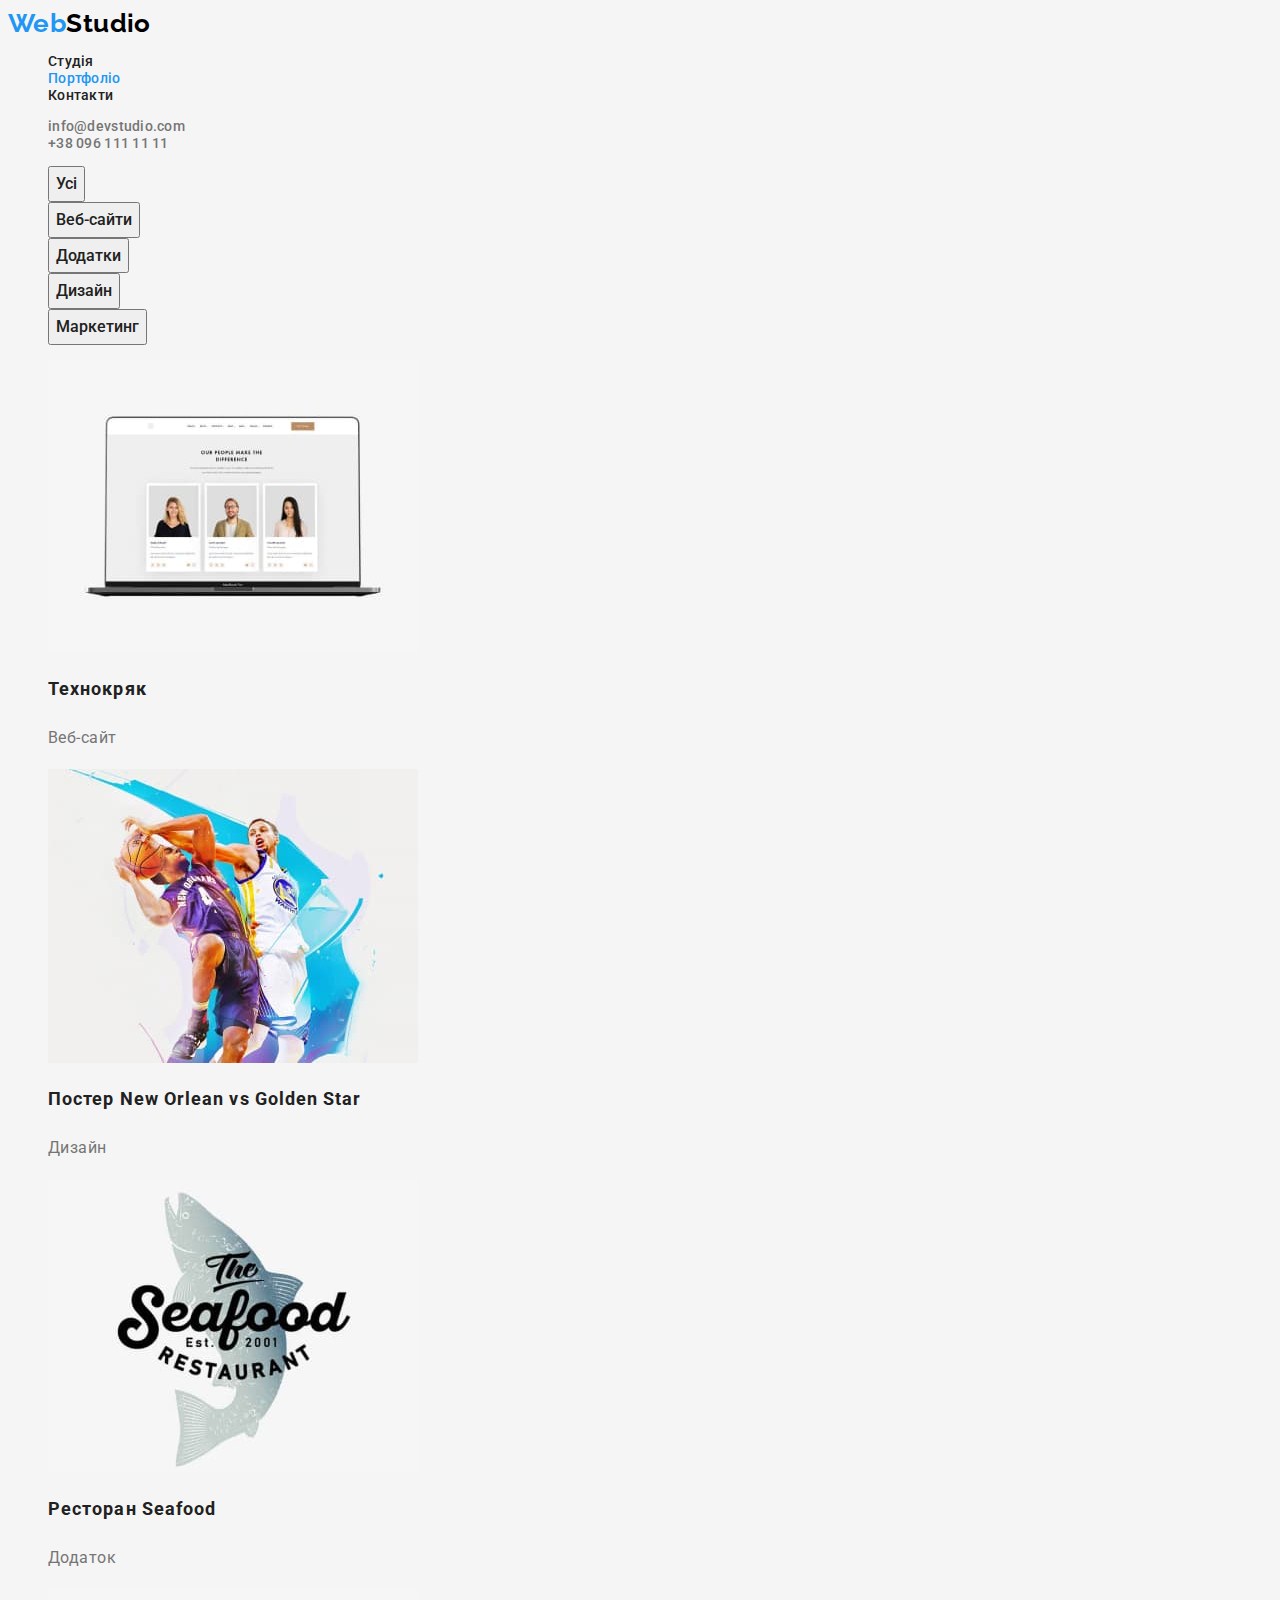
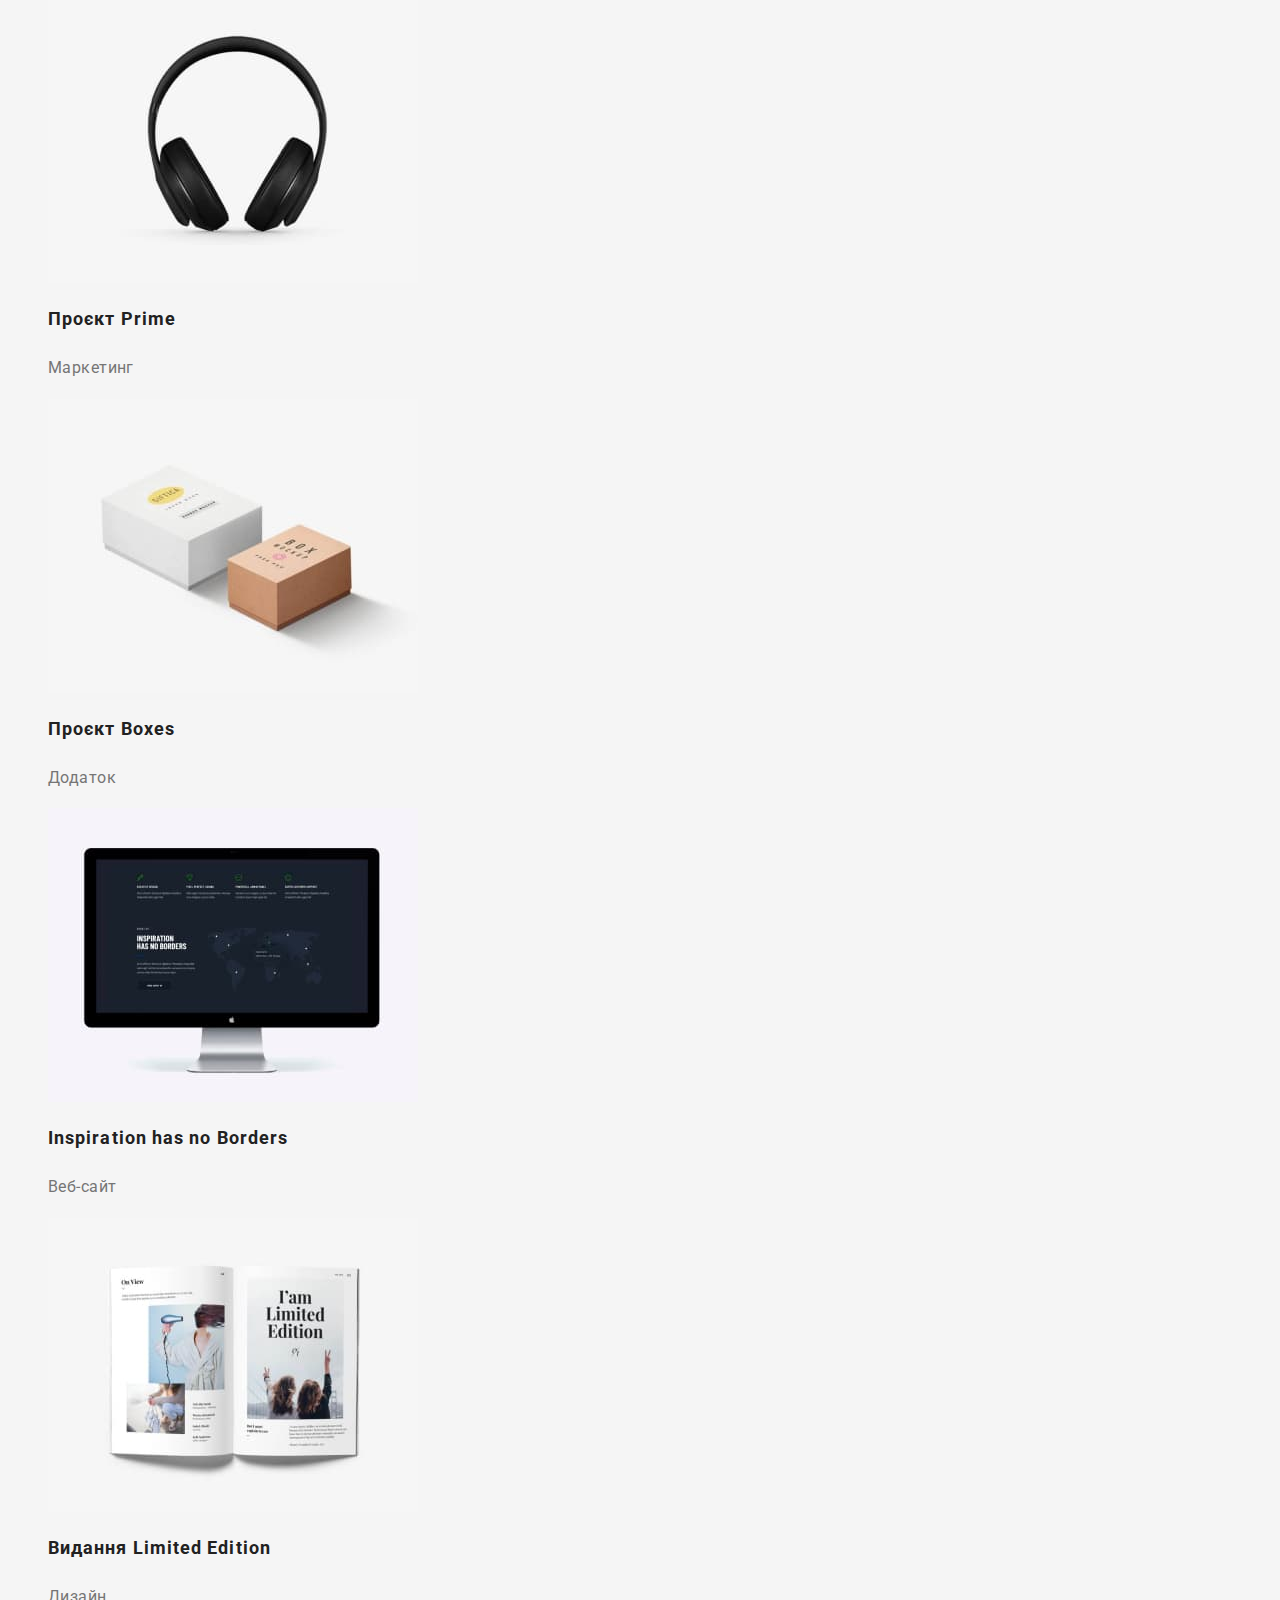
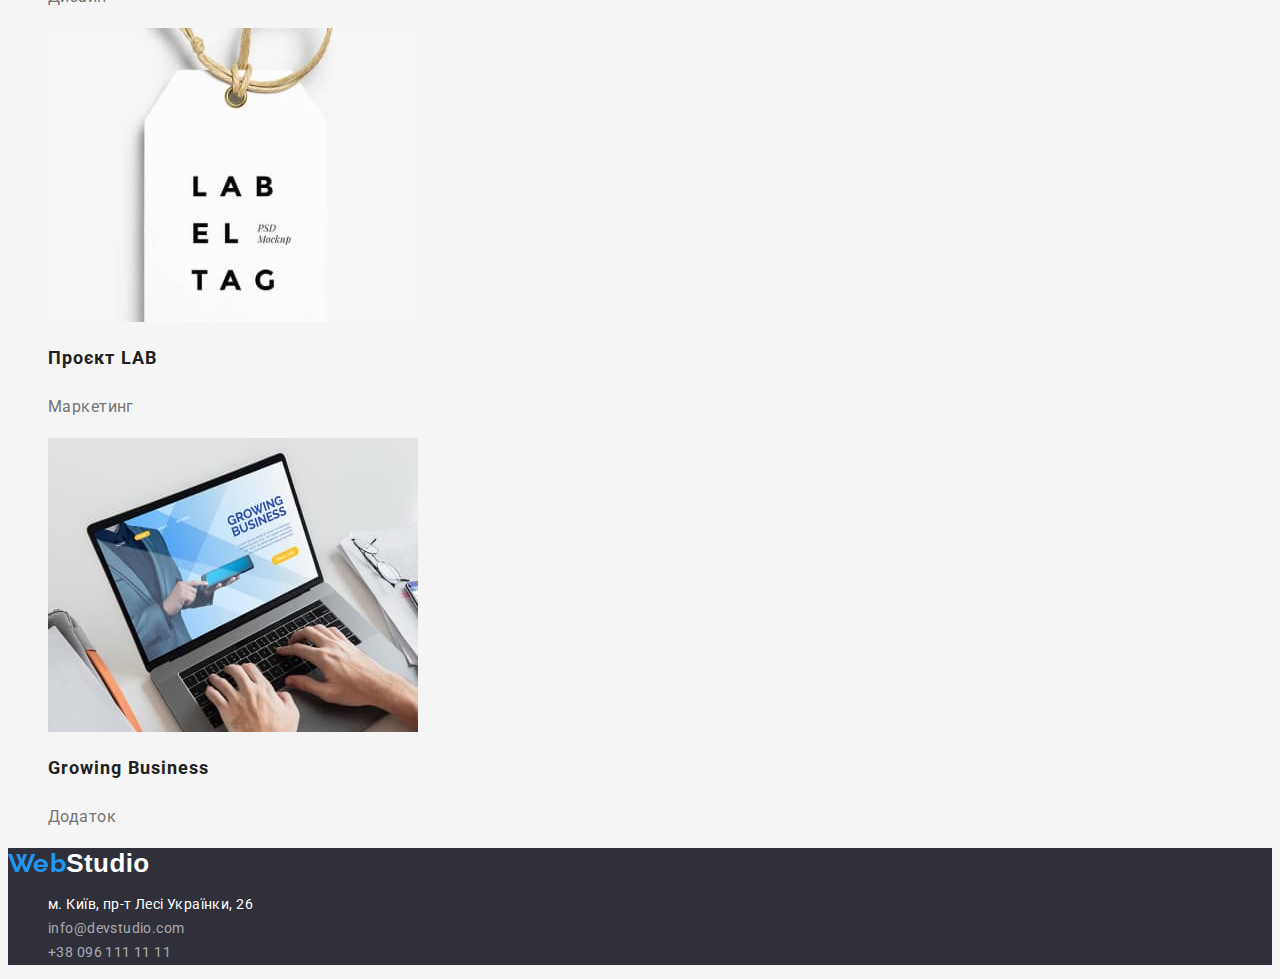
==== portfolio.html @ 68e1a67e "Initial commit" ====
<!DOCTYPE html>
<html lang="uk">
  <head>
    <meta charset="UTF-8" />
    <meta http-equiv="X-UA-Compatible" content="IE=edge" />
    <meta name="viewport" content="width=device-width, initial-scale=1.0" />
    <title>Portfolio</title>
    <link
      href="https://fonts.googleapis.com/css2?family=Raleway:wght@700&family=Roboto:wght@400;500;700;900&display=swap"
      rel="stylesheet"
    />
    <link rel="stylesheet" href="./css/style.css" />
  </head>
  <body>
    <!---шапка сайта-->
    <header class="header">
      <nav>
        <a href="index.html" class="logo"> <span class="logo-web">Web</span>Studio</a>
        <ul class="site-nav list">
          <li><a href="./index.html" class="link">Студія</a></li>
          <li><a href="./portfolio.html" class="link current">Портфоліо</a></li>
          <li><a href="" class="link">Контакти</a></li>
        </ul>
      </nav>
      <ul class="contact-nav list">
        <li><a href="mailto:info@devstudio.com" class="link">info@devstudio.com</a></li>
        <li><a href="tel:+380961111111" class="link">+38 096 111 11 11</a></li>
      </ul>
    </header>
    <main>
      <section class="portfolio">
        <h1 class="visually-hidden">Портфоліо</h1>
        <ul class="portfolio-btn list">
          <li><button type="button" class="portfolio-item-btn">Усі</button></li>
          <li><button type="button" class="portfolio-item-btn">Веб-сайти</button></li>
          <li><button type="button" class="portfolio-item-btn">Додатки</button></li>
          <li><button type="button" class="portfolio-item-btn">Дизайн</button></li>
          <li><button type="button" class="portfolio-item-btn">Маркетинг</button></li>
        </ul>
        <ul class="portfolio list">
          <li>
            <a href=""
              ><img src="./images/portfolio/img1p.jpg" width="370" height="294" alt="ноутбук"
            /></a>
            <h2 class="portfolio-title">Технокряк</h2>
            <p class="portfolio-description">Веб-сайт</p>
          </li>
          <li>
            <a href=""
              ><img src="./images/portfolio/img2p.jpg" width="370" height="294" alt="постер"
            /></a>
            <h2 class="portfolio-title">
              Постер <span lang="en" class="portfolio-title">New Orlean vs Golden Star</span>
            </h2>
            <p class="portfolio-description">Дизайн</p>
          </li>
          <li>
            <a href=""
              ><img src="./images/portfolio/img3p.jpg" width="370" height="294" alt="етикетка"
            /></a>
            <h2 class="portfolio-title">
              Ресторан <span lang="en" class="portfolio-title">Seafood</span>
            </h2>
            <p class="portfolio-description">Додаток</p>
          </li>
          <li>
            <a href=""
              ><img src="./images/portfolio/img4p.jpg" width="370" height="294" alt="навушники"
            /></a>
            <h2 class="portfolio-title">
              Проєкт <span lang="en" class="portfolio-title">Prime</span>
            </h2>
            <p class="portfolio-description">Маркетинг</p>
          </li>
          <li>
            <a href=""
              ><img src="./images/portfolio/img5p.jpg" width="370" height="294" alt="дві коробки"
            /></a>
            <h2 class="portfolio-title">
              Проєкт <span lang="en" class="portfolio-title">Boxes</span>
            </h2>
            <p class="portfolio-description">Додаток</p>
          </li>
          <li>
            <a href=""
              ><img src="./images/portfolio/img6p.jpg" width="370" height="294" alt="комп'ютер"
            /></a>
            <h2 lang="en" class="portfolio-title">Inspiration has no Borders</h2>
            <p class="portfolio-description">Веб-сайт</p>
          </li>
          <li>
            <a href=""
              ><img src="./images/portfolio/img7p.jpg" width="370" height="294" alt="книга"
            /></a>
            <h2 class="portfolio-title">
              Видання <span lang="en" class="portfolio-title">Limited Edition</span>
            </h2>
            <p class="portfolio-description">Дизайн</p>
          </li>
          <li>
            <a href=""
              ><img src="./images/portfolio/img8p.jpg" width="370" height="294" alt="етикетка"
            /></a>
            <h2 class="portfolio-title">
              Проєкт <span lang="en" class="portfolio-title">LAB</span>
            </h2>
            <p class="portfolio-description">Маркетинг</p>
          </li>
          <li>
            <a href=""
              ><img src="./images/portfolio/img9p.jpg" width="370" height="294" alt="ноутбук"
            /></a>
            <h2 lang="en" class="portfolio-title">Growing Business</h2>
            <p class="portfolio-description">Додаток</p>
          </li>
        </ul>
      </section>
    </main>
    <!--футер-->
    <footer class="footer">
      <a href="" class="footer-logo"><span class="logo-web">Web</span>Studio</a>
      <address>
        <ul class="footer list">
          <li>
            <a href="https://goo.gl/maps/73LqYvUuy7JzghUMA" class="link-address"
              >м. Київ, пр-т Лесі Українки, 26</a
            >
          </li>
          <li><a href="mailto:info@devstudio.com" class="link">info@devstudio.com</a></li>
          <li><a href="tel:+380961111111" class="link">+38 096 111 11 11</a></li>
        </ul>
      </address>
    </footer>
  </body>
</html>
---- css/style.css ----
:root {
  --primary-text-color: #212121;
  --secondary-text-color: #757575;
  --accent-color: #2196f3;
  --black-text-color: #000000;
  --white-text-color: #ffffff;
  --footer-text-color-tel-mail: rgba(255, 255, 255, 0.6);
  --primary-background-color: #f5f5f5;
  --footer-hero-background-color: #2f303a;
  --team-background-color: #f5f4fa;
  --team-list-background-color: #ffffff;
  --hover-hero-button: #188ce8;
}

body {
  background-color: var(--primary-background-color);
  color: var(--primary-text-color);
  font-family: 'Roboto', sans-serif;
  font-size: 14px;
  letter-spacing: 0.03em;
}
/* header */
.list {
  list-style: none;
}
.visually-hidden {
  position: absolute;
  white-space: nowrap;
  width: 1px;
  height: 1px;
  overflow: hidden;
  border: 0;
  padding: 0;
  clip: rect(0 0 0 0);
  clip-path: inset(50%);
  margin: -1px;
}
.logo {
  color: var(--black-text-color);
  font-family: 'Raleway', sans-serif;
  font-weight: 700;
  font-size: 26px;
  line-height: 1.19;
  text-decoration: none;
}
.logo:hover,
.logo:focus {
  color: var(--accent-color);
}
.logo-web {
  color: var(--accent-color);
  font-family: 'Raleway', sans-serif;
  font-weight: 700;
  font-size: 26px;
  line-height: 1.19;
  text-decoration: none;
}
/* index.html */
/* site nav */
.site-nav .link {
  color: var(--primary-text-color);
  font-weight: 500;
  line-height: 1.14;
  letter-spacing: 0.02em;
  text-decoration: none;
}
.site-nav .link:hover,
.site-nav .link:focus {
  color: var(--accent-color);
}
.site-nav .link.current {
  color: var(--accent-color);
}
.contact-nav .link {
  color: var(--secondary-text-color);
  font-weight: 500;
  line-height: 1.14;
  letter-spacing: 0.02em;
  text-decoration: none;
}
.contact-nav .link:hover,
.contact-nav .link:focus {
  color: var(--accent-color);
}
/* section hero */
.hero {
  background-color: var(--footer-hero-background-color);
}
.hero-title {
  color: var(--white-text-color);
  font-weight: 900;
  font-size: 44px;
  line-height: 1.36;
  text-align: center;
  letter-spacing: 0.06em;
  text-transform: uppercase;
}
.hero-btn {
  background-color: var(--accent-color);
  color: var(--white-text-color);
  font-family: inherit;
  font-weight: 700;
  font-size: 16px;
  line-height: 1.87;
  display: flex;
  align-items: center;
  text-align: center;
  letter-spacing: 0.06em;
  cursor: pointer;
}
.hero-btn:hover,
.hero-btn:focus {
  background-color: var(--hover-hero-button);
  color: var(--white-text-color);
}
.hero-btn:active {
  background-color: var(--hover-hero-button);
  color: var(--white-text-color);
}
/* section features */
.features-title {
  font-size: 14px;
  line-height: 1.14;
}
.features-description {
  color: var(--secondary-text-color);
  line-height: 1.71;
}
/* section services */
.title {
  font-size: 36px;
  line-height: 1.16;
  text-align: center;
}
/* section team */
.team {
  background-color: var(--team-background-color);
}
.team-list-item {
  background-color: var(--team-list-background-color);
}
.team-title {
  font-weight: 500;
  font-size: 16px;
  line-height: 1.18;
}
.team-description {
  color: var(--secondary-text-color);
  font-size: 16px;
  line-height: 1.18;
}
/* footer */
.footer {
  background-color: var(--footer-hero-background-color);
}
.footer-logo {
  color: var(--white-text-color);
  font-family: Ralewey, sans-serif;
  font-weight: 700;
  font-size: 26px;
  line-height: 1.19;
  text-decoration: none;
}
.footer-logo:hover,
.footer-logo:focus {
  color: var(--accent-color);
}
.link-address {
  color: var(--white-text-color);
  font-style: normal;
  line-height: 1.71;
  text-decoration: none;
}
.link-address:hover,
.link-address:focus {
  color: var(--accent-color);
}
.footer .link {
  color: var(--footer-text-color-tel-mail);
  font-style: normal;
  line-height: 1.71;
  text-decoration: none;
}
.footer .link:hover,
.footer .link:focus {
  color: var(--accent-color);
}
/* portfolio */
.portfolio-item-btn {
  color: var(--title-text-color);
  font-family: inherit;
  font-weight: 500;
  font-size: 16px;
  line-height: 1.87;
  text-align: center;
  cursor: pointer;
}
.portfolio-item-btn:hover,
.portfolio-item-btn:focus {
  color: var(--white-text-color);
  background-color: var(--accent-color);
}
.portfolio-item-btn:active {
  color: var(--white-text-color);
  background-color: var(--accent-color);
}
.portfolio-title {
  font-size: 18px;
  line-height: 2;
  letter-spacing: 0.06em;
}
.portfolio-description {
  color: var(--secondary-text-color);
  font-size: 16px;
  line-height: 1.87;
}
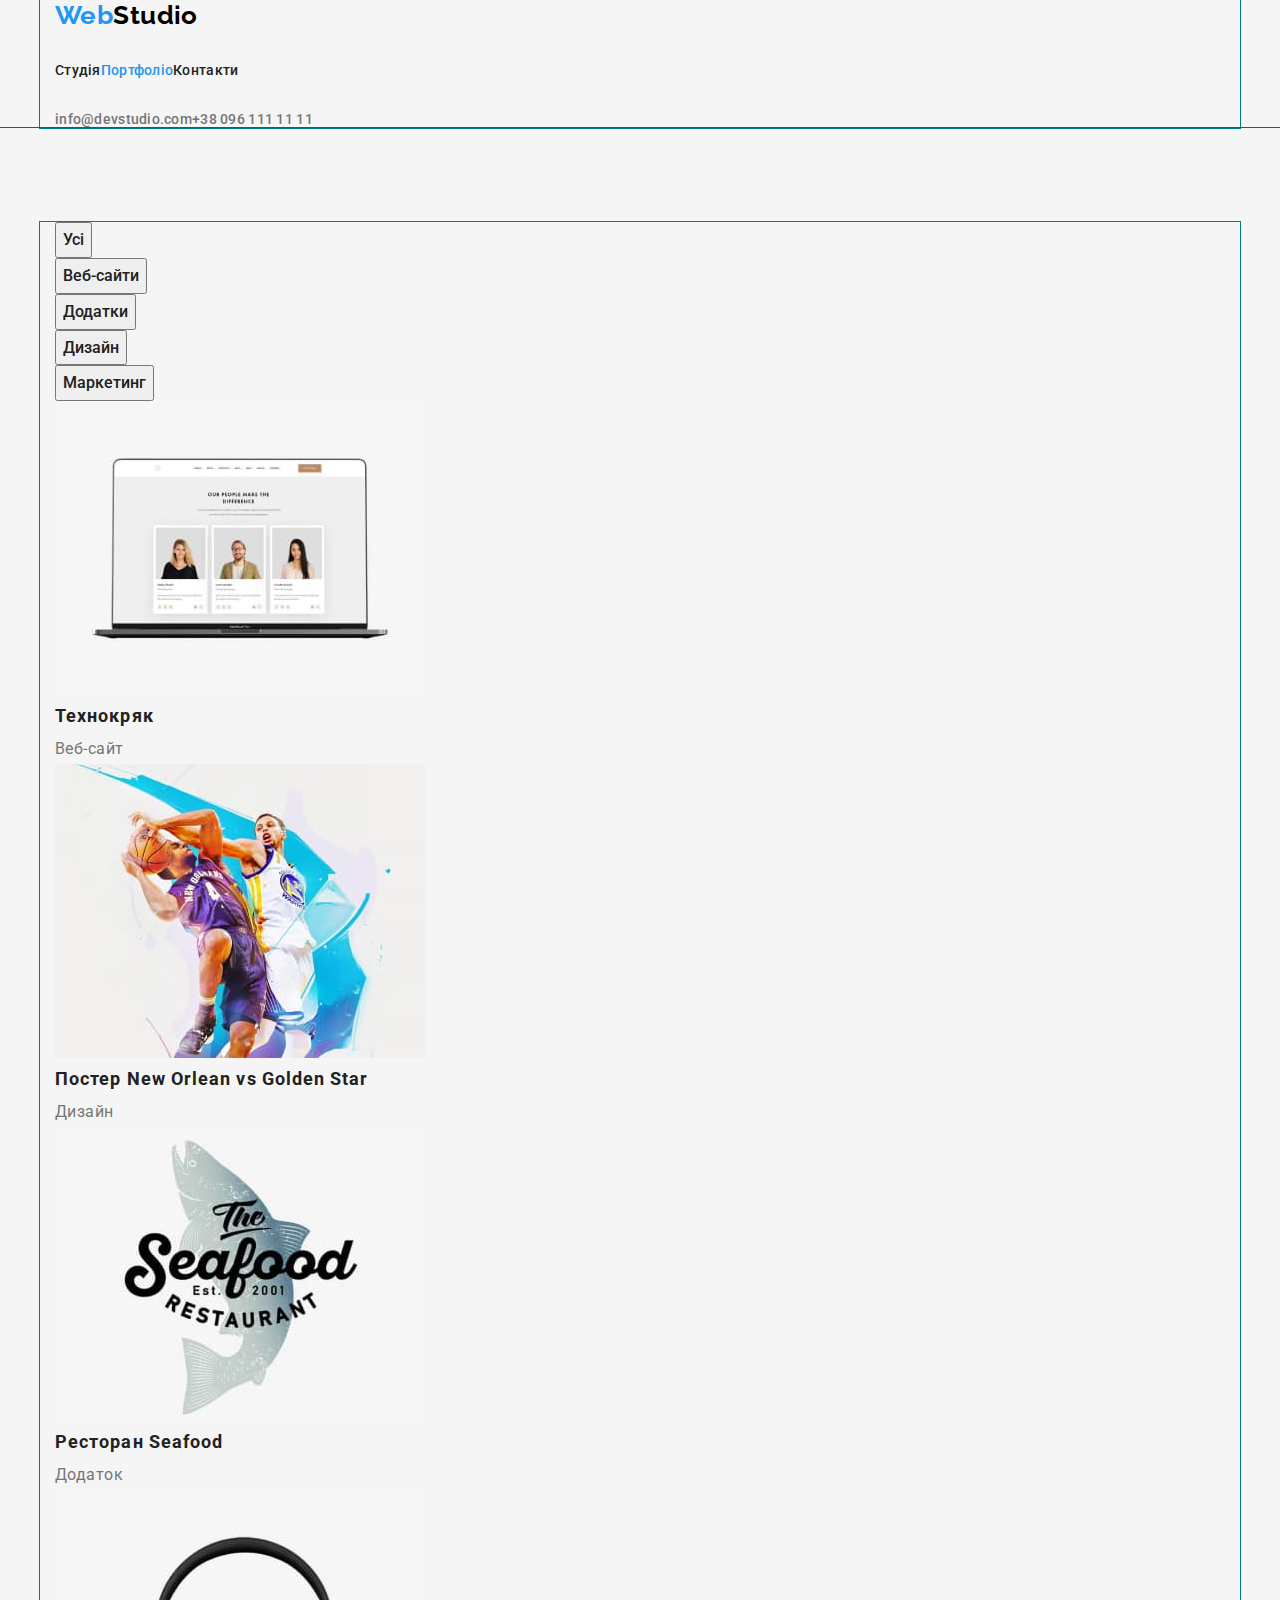
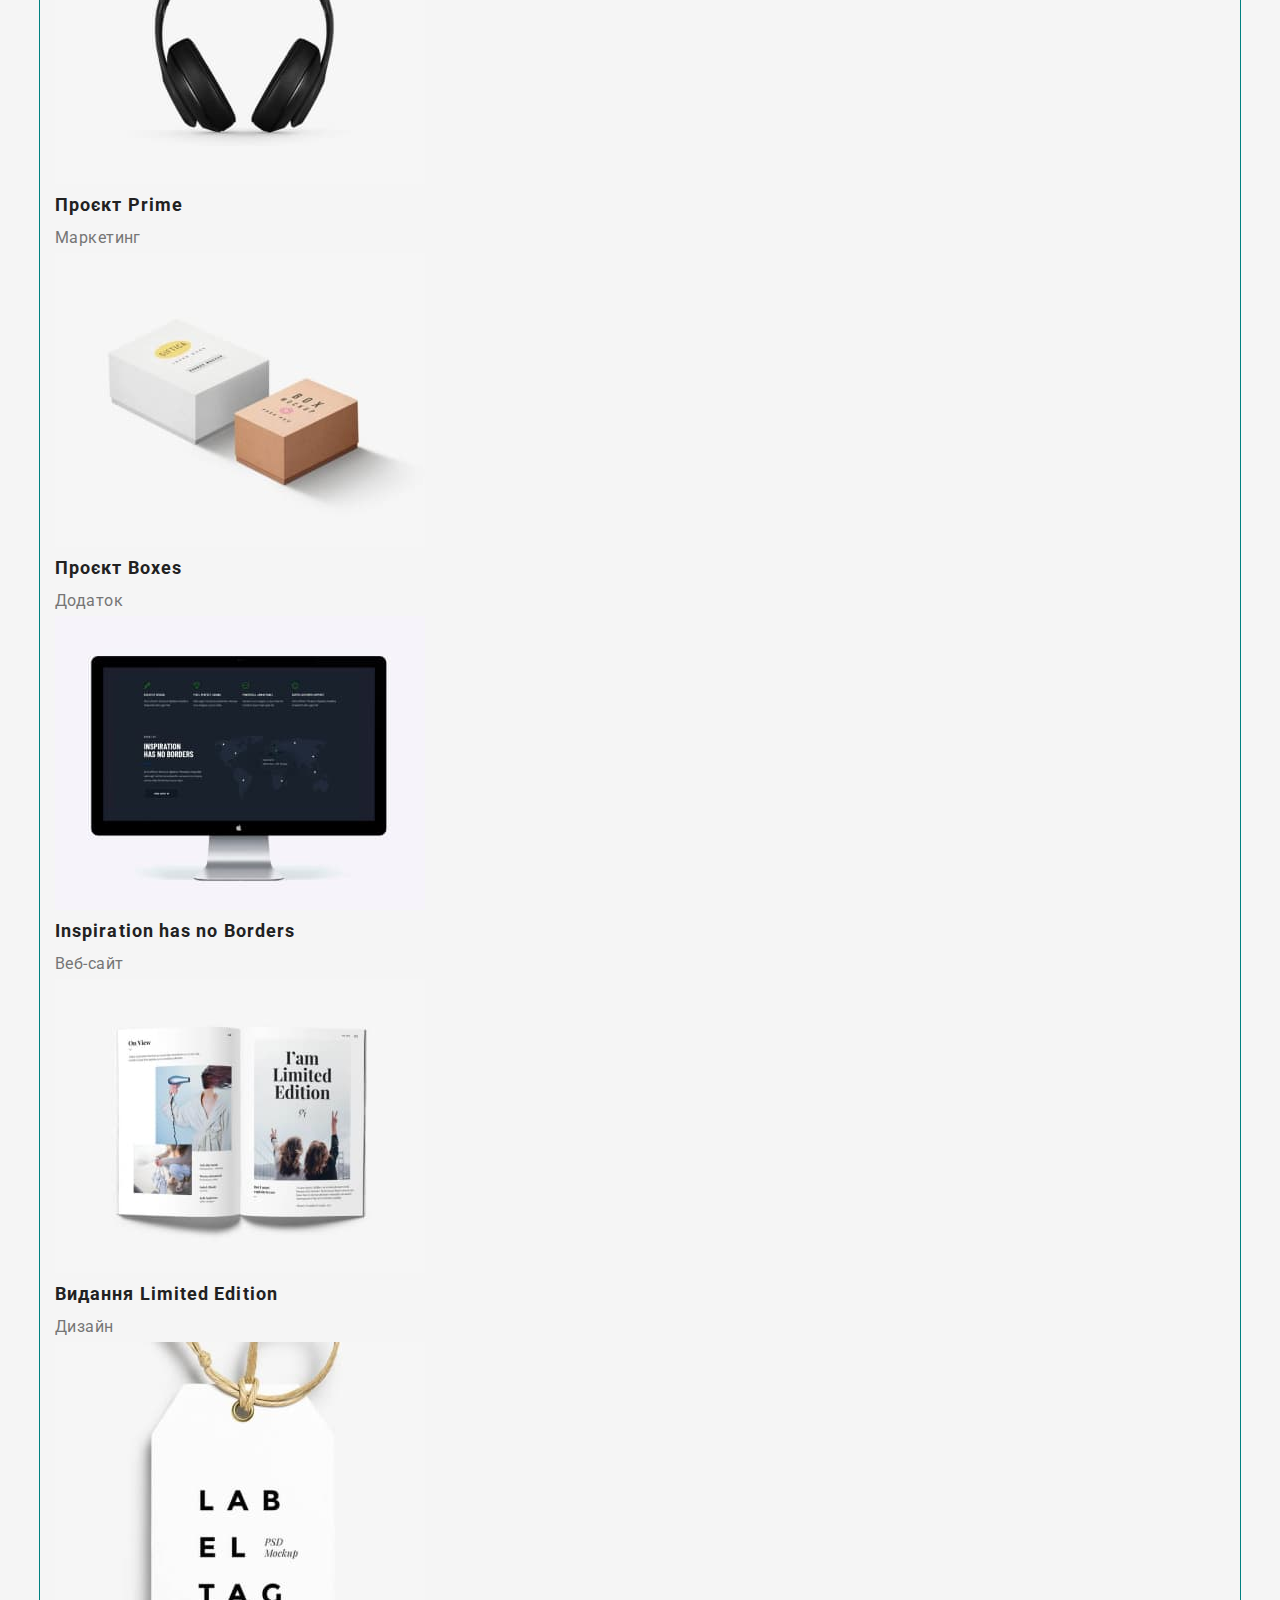
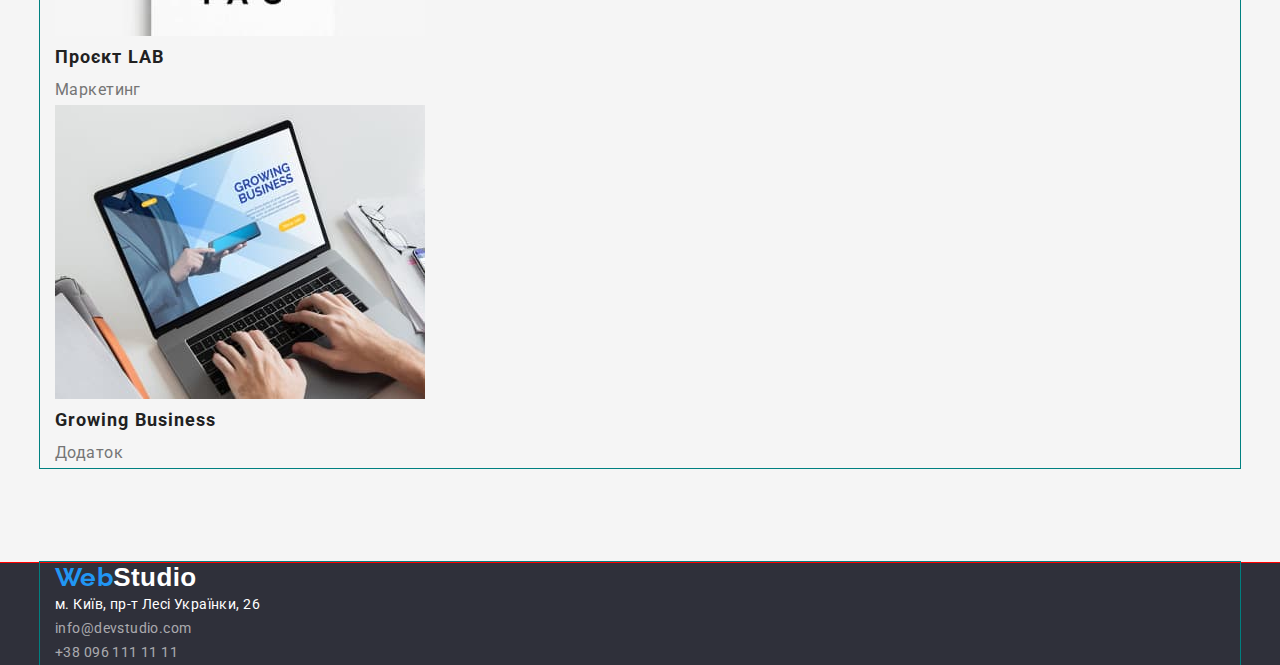
==== commit e04fcd0b: "added position" ====
--- a/portfolio.html
+++ b/portfolio.html
@@ -9,127 +9,137 @@
       href="https://fonts.googleapis.com/css2?family=Raleway:wght@700&family=Roboto:wght@400;500;700;900&display=swap"
       rel="stylesheet"
     />
+    <link
+      rel="stylesheet"
+      href="https://cdnjs.cloudflare.com/ajax/libs/modern-normalize/1.1.0/modern-normalize.min.css"
+    />
     <link rel="stylesheet" href="./css/style.css" />
   </head>
   <body>
     <!---шапка сайта-->
     <header class="header">
-      <nav>
-        <a href="index.html" class="logo"> <span class="logo-web">Web</span>Studio</a>
-        <ul class="site-nav list">
-          <li><a href="./index.html" class="link">Студія</a></li>
-          <li><a href="./portfolio.html" class="link current">Портфоліо</a></li>
-          <li><a href="" class="link">Контакти</a></li>
+      <div class="container">
+        <nav>
+          <a href="index.html" class="logo"> <span class="logo-web">Web</span>Studio</a>
+          <ul class="site-nav list">
+            <li><a href="./index.html" class="link">Студія</a></li>
+            <li><a href="./portfolio.html" class="link current">Портфоліо</a></li>
+            <li><a href="" class="link">Контакти</a></li>
+          </ul>
+        </nav>
+        <ul class="contact-nav list">
+          <li><a href="mailto:info@devstudio.com" class="link">info@devstudio.com</a></li>
+          <li><a href="tel:+380961111111" class="link">+38 096 111 11 11</a></li>
         </ul>
-      </nav>
-      <ul class="contact-nav list">
-        <li><a href="mailto:info@devstudio.com" class="link">info@devstudio.com</a></li>
-        <li><a href="tel:+380961111111" class="link">+38 096 111 11 11</a></li>
-      </ul>
+      </div>
     </header>
     <main>
-      <section class="portfolio">
-        <h1 class="visually-hidden">Портфоліо</h1>
-        <ul class="portfolio-btn list">
-          <li><button type="button" class="portfolio-item-btn">Усі</button></li>
-          <li><button type="button" class="portfolio-item-btn">Веб-сайти</button></li>
-          <li><button type="button" class="portfolio-item-btn">Додатки</button></li>
-          <li><button type="button" class="portfolio-item-btn">Дизайн</button></li>
-          <li><button type="button" class="portfolio-item-btn">Маркетинг</button></li>
-        </ul>
-        <ul class="portfolio list">
-          <li>
-            <a href=""
-              ><img src="./images/portfolio/img1p.jpg" width="370" height="294" alt="ноутбук"
-            /></a>
-            <h2 class="portfolio-title">Технокряк</h2>
-            <p class="portfolio-description">Веб-сайт</p>
-          </li>
-          <li>
-            <a href=""
-              ><img src="./images/portfolio/img2p.jpg" width="370" height="294" alt="постер"
-            /></a>
-            <h2 class="portfolio-title">
-              Постер <span lang="en" class="portfolio-title">New Orlean vs Golden Star</span>
-            </h2>
-            <p class="portfolio-description">Дизайн</p>
-          </li>
-          <li>
-            <a href=""
-              ><img src="./images/portfolio/img3p.jpg" width="370" height="294" alt="етикетка"
-            /></a>
-            <h2 class="portfolio-title">
-              Ресторан <span lang="en" class="portfolio-title">Seafood</span>
-            </h2>
-            <p class="portfolio-description">Додаток</p>
-          </li>
-          <li>
-            <a href=""
-              ><img src="./images/portfolio/img4p.jpg" width="370" height="294" alt="навушники"
-            /></a>
-            <h2 class="portfolio-title">
-              Проєкт <span lang="en" class="portfolio-title">Prime</span>
-            </h2>
-            <p class="portfolio-description">Маркетинг</p>
-          </li>
-          <li>
-            <a href=""
-              ><img src="./images/portfolio/img5p.jpg" width="370" height="294" alt="дві коробки"
-            /></a>
-            <h2 class="portfolio-title">
-              Проєкт <span lang="en" class="portfolio-title">Boxes</span>
-            </h2>
-            <p class="portfolio-description">Додаток</p>
-          </li>
-          <li>
-            <a href=""
-              ><img src="./images/portfolio/img6p.jpg" width="370" height="294" alt="комп'ютер"
-            /></a>
-            <h2 lang="en" class="portfolio-title">Inspiration has no Borders</h2>
-            <p class="portfolio-description">Веб-сайт</p>
-          </li>
-          <li>
-            <a href=""
-              ><img src="./images/portfolio/img7p.jpg" width="370" height="294" alt="книга"
-            /></a>
-            <h2 class="portfolio-title">
-              Видання <span lang="en" class="portfolio-title">Limited Edition</span>
-            </h2>
-            <p class="portfolio-description">Дизайн</p>
-          </li>
-          <li>
-            <a href=""
-              ><img src="./images/portfolio/img8p.jpg" width="370" height="294" alt="етикетка"
-            /></a>
-            <h2 class="portfolio-title">
-              Проєкт <span lang="en" class="portfolio-title">LAB</span>
-            </h2>
-            <p class="portfolio-description">Маркетинг</p>
-          </li>
-          <li>
-            <a href=""
-              ><img src="./images/portfolio/img9p.jpg" width="370" height="294" alt="ноутбук"
-            /></a>
-            <h2 lang="en" class="portfolio-title">Growing Business</h2>
-            <p class="portfolio-description">Додаток</p>
-          </li>
-        </ul>
+      <section class="porfolio section">
+        <div class="container">
+          <h1 class="visually-hidden">Портфоліо</h1>
+          <ul class="portfolio-btn list">
+            <li><button type="button" class="portfolio-item-btn">Усі</button></li>
+            <li><button type="button" class="portfolio-item-btn">Веб-сайти</button></li>
+            <li><button type="button" class="portfolio-item-btn">Додатки</button></li>
+            <li><button type="button" class="portfolio-item-btn">Дизайн</button></li>
+            <li><button type="button" class="portfolio-item-btn">Маркетинг</button></li>
+          </ul>
+          <ul class="portfolio list">
+            <li>
+              <a href=""
+                ><img src="./images/portfolio/img1p.jpg" width="370" height="294" alt="ноутбук"
+              /></a>
+              <h2 class="portfolio-title">Технокряк</h2>
+              <p class="portfolio-description">Веб-сайт</p>
+            </li>
+            <li>
+              <a href=""
+                ><img src="./images/portfolio/img2p.jpg" width="370" height="294" alt="постер"
+              /></a>
+              <h2 class="portfolio-title">
+                Постер <span lang="en" class="portfolio-title">New Orlean vs Golden Star</span>
+              </h2>
+              <p class="portfolio-description">Дизайн</p>
+            </li>
+            <li>
+              <a href=""
+                ><img src="./images/portfolio/img3p.jpg" width="370" height="294" alt="етикетка"
+              /></a>
+              <h2 class="portfolio-title">
+                Ресторан <span lang="en" class="portfolio-title">Seafood</span>
+              </h2>
+              <p class="portfolio-description">Додаток</p>
+            </li>
+            <li>
+              <a href=""
+                ><img src="./images/portfolio/img4p.jpg" width="370" height="294" alt="навушники"
+              /></a>
+              <h2 class="portfolio-title">
+                Проєкт <span lang="en" class="portfolio-title">Prime</span>
+              </h2>
+              <p class="portfolio-description">Маркетинг</p>
+            </li>
+            <li>
+              <a href=""
+                ><img src="./images/portfolio/img5p.jpg" width="370" height="294" alt="дві коробки"
+              /></a>
+              <h2 class="portfolio-title">
+                Проєкт <span lang="en" class="portfolio-title">Boxes</span>
+              </h2>
+              <p class="portfolio-description">Додаток</p>
+            </li>
+            <li>
+              <a href=""
+                ><img src="./images/portfolio/img6p.jpg" width="370" height="294" alt="комп'ютер"
+              /></a>
+              <h2 lang="en" class="portfolio-title">Inspiration has no Borders</h2>
+              <p class="portfolio-description">Веб-сайт</p>
+            </li>
+            <li>
+              <a href=""
+                ><img src="./images/portfolio/img7p.jpg" width="370" height="294" alt="книга"
+              /></a>
+              <h2 class="portfolio-title">
+                Видання <span lang="en" class="portfolio-title">Limited Edition</span>
+              </h2>
+              <p class="portfolio-description">Дизайн</p>
+            </li>
+            <li>
+              <a href=""
+                ><img src="./images/portfolio/img8p.jpg" width="370" height="294" alt="етикетка"
+              /></a>
+              <h2 class="portfolio-title">
+                Проєкт <span lang="en" class="portfolio-title">LAB</span>
+              </h2>
+              <p class="portfolio-description">Маркетинг</p>
+            </li>
+            <li>
+              <a href=""
+                ><img src="./images/portfolio/img9p.jpg" width="370" height="294" alt="ноутбук"
+              /></a>
+              <h2 lang="en" class="portfolio-title">Growing Business</h2>
+              <p class="portfolio-description">Додаток</p>
+            </li>
+          </ul>
+        </div>
       </section>
     </main>
     <!--футер-->
     <footer class="footer">
-      <a href="" class="footer-logo"><span class="logo-web">Web</span>Studio</a>
-      <address>
-        <ul class="footer list">
-          <li>
-            <a href="https://goo.gl/maps/73LqYvUuy7JzghUMA" class="link-address"
-              >м. Київ, пр-т Лесі Українки, 26</a
-            >
-          </li>
-          <li><a href="mailto:info@devstudio.com" class="link">info@devstudio.com</a></li>
-          <li><a href="tel:+380961111111" class="link">+38 096 111 11 11</a></li>
-        </ul>
-      </address>
+      <div class="container">
+        <a href="" class="footer-logo"><span class="logo-web">Web</span>Studio</a>
+        <address>
+          <ul class="footer list">
+            <li>
+              <a href="https://goo.gl/maps/73LqYvUuy7JzghUMA" class="link-address"
+                >м. Київ, пр-т Лесі Українки, 26</a
+              >
+            </li>
+            <li><a href="mailto:info@devstudio.com" class="link">info@devstudio.com</a></li>
+            <li><a href="tel:+380961111111" class="link">+38 096 111 11 11</a></li>
+          </ul>
+        </address>
+      </div>
     </footer>
   </body>
 </html>
--- a/css/style.css
+++ b/css/style.css
@@ -11,6 +11,19 @@
   --team-list-background-color: #ffffff;
   --hover-hero-button: #188ce8;
 }
+ h1, 
+ h2, 
+ h3, 
+ h4, 
+ h5, 
+ h6, 
+ ul, 
+ p {
+  margin: 0;
+ }
+ ul {
+  padding-left: 0;
+ }
 
 body {
   background-color: var(--primary-background-color);
@@ -18,6 +31,19 @@
   font-family: 'Roboto', sans-serif;
   font-size: 14px;
   letter-spacing: 0.03em;
+}
+.container {
+  width: 1200px;
+  padding-left: 15px;
+  padding-right: 15px;
+  margin: 0 auto;
+  outline: 1px solid teal;
+  
+}
+.section { 
+  padding-top: 94px;
+  padding-bottom: 94px;
+  outline: 1px solid red;
 }
 /* header */
 .list {
@@ -36,6 +62,7 @@
   margin: -1px;
 }
 .logo {
+   margin-right: 93px ;
   color: var(--black-text-color);
   font-family: 'Raleway', sans-serif;
   font-weight: 700;
@@ -57,7 +84,22 @@
 }
 /* index.html */
 /* site nav */
+.site-nav { 
+  display: flex;
+}
+.site-nav .item:not(:last-child) {
+  outline: 1px solid red;
+  background-color: tomato;
+  margin-right: 50px;
+}
+.main-nav {
+  display: flex;
+  align-items: center;
+}
 .site-nav .link {
+display: block;
+padding-top: 32px;
+padding-bottom: 32px;
   color: var(--primary-text-color);
   font-weight: 500;
   line-height: 1.14;
@@ -70,6 +112,13 @@
 }
 .site-nav .link.current {
   color: var(--accent-color);
+}
+.contact-nav {
+  display: flex;
+  margin-left: auto;
+}
+.contact-nav .item:not(:last-child) { 
+  margin-right: 50px;
 }
 .contact-nav .link {
   color: var(--secondary-text-color);
@@ -86,7 +135,18 @@
 .hero {
   background-color: var(--footer-hero-background-color);
 }
+.hero-wrapper {
+  padding-top: 200px;
+  padding-bottom: 200px;
+  text-align: center;
+  
+}
 .hero-title {
+  max-width: 696px;
+  margin-bottom: 30px;
+  margin-left: auto;
+  margin-right: auto;
+
   color: var(--white-text-color);
   font-weight: 900;
   font-size: 44px;
@@ -96,13 +156,18 @@
   text-transform: uppercase;
 }
 .hero-btn {
+display: inline-block;
+border-radius: 4px;
+border: 0px solid transparent;
+padding: 10px 32px;
+min-width: 216px;
+
   background-color: var(--accent-color);
   color: var(--white-text-color);
   font-family: inherit;
   font-weight: 700;
   font-size: 16px;
   line-height: 1.87;
-  display: flex;
   align-items: center;
   text-align: center;
   letter-spacing: 0.06em;
@@ -118,6 +183,9 @@
   color: var(--white-text-color);
 }
 /* section features */
+.features {
+  padding-bottom: 47px;
+}
 .features-title {
   font-size: 14px;
   line-height: 1.14;
@@ -127,6 +195,9 @@
   line-height: 1.71;
 }
 /* section services */
+.services {
+  padding-top: 47px;
+}
 .title {
   font-size: 36px;
   line-height: 1.16;
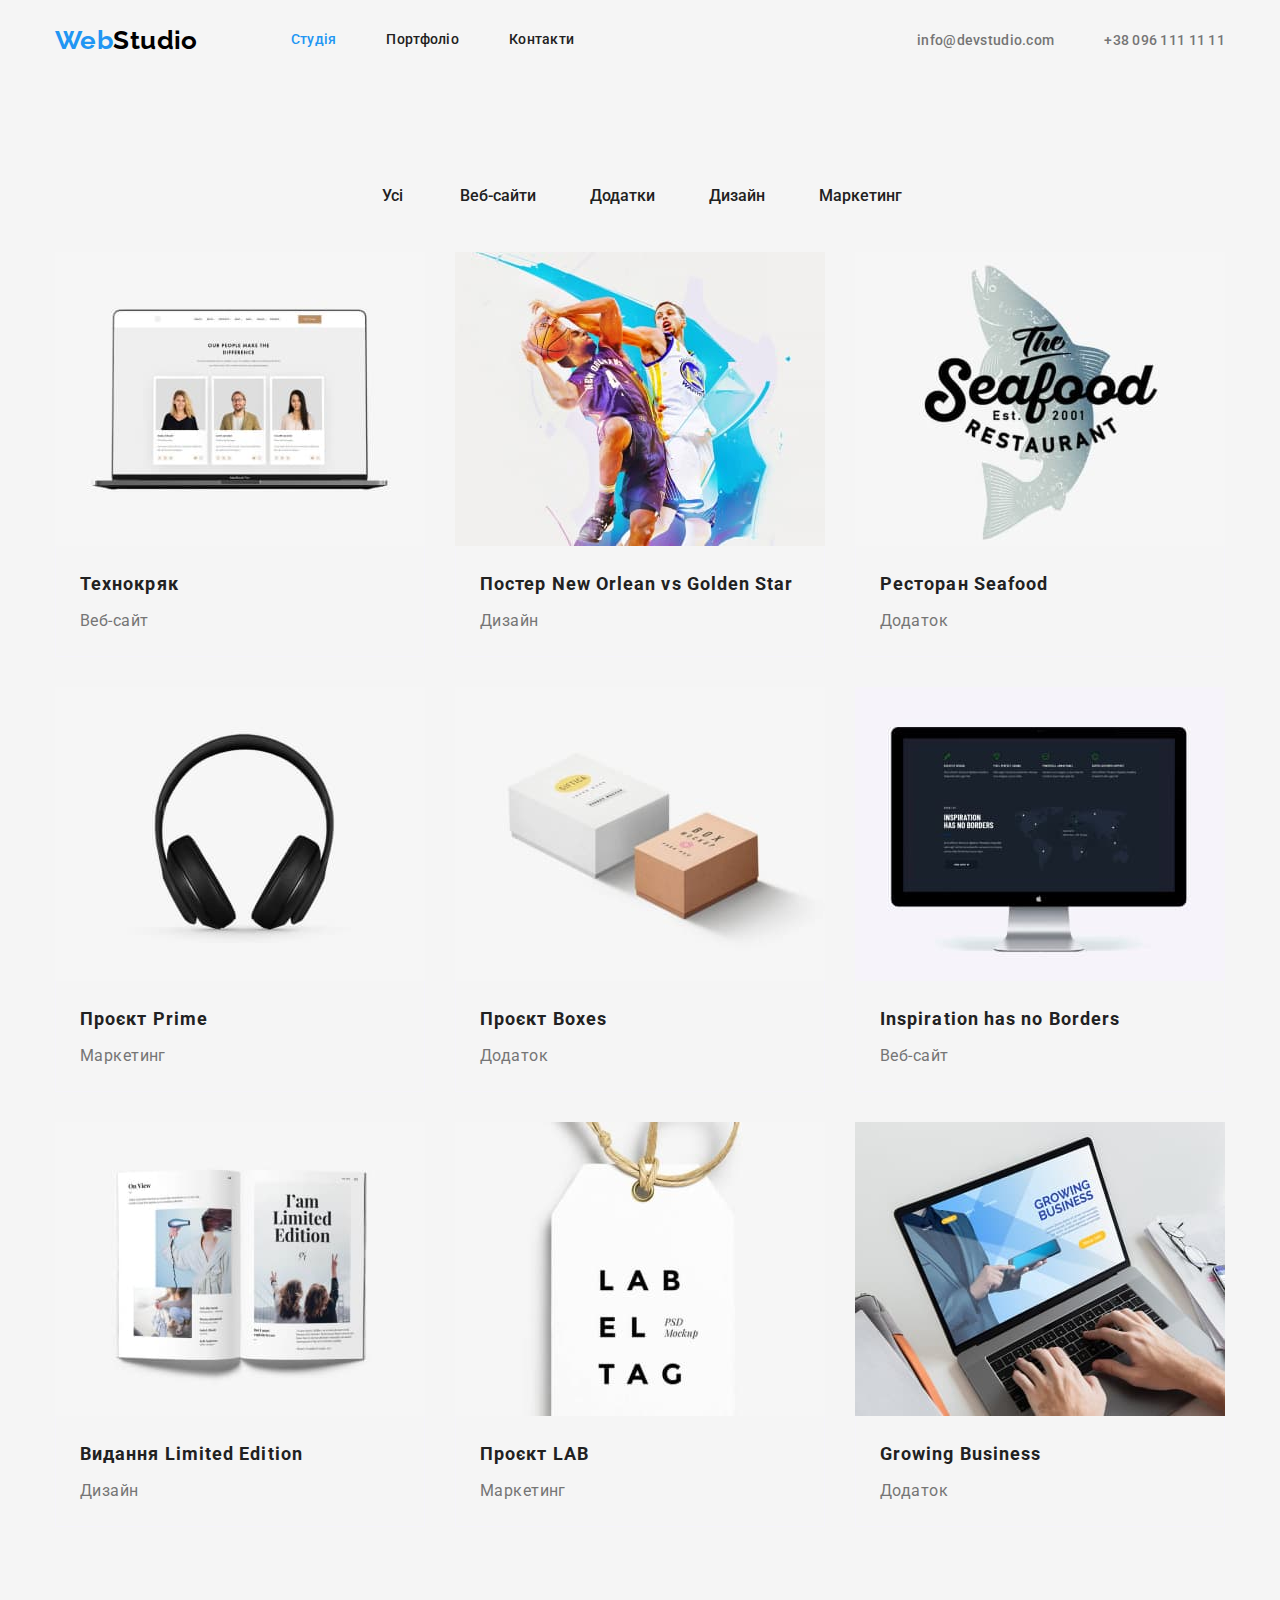
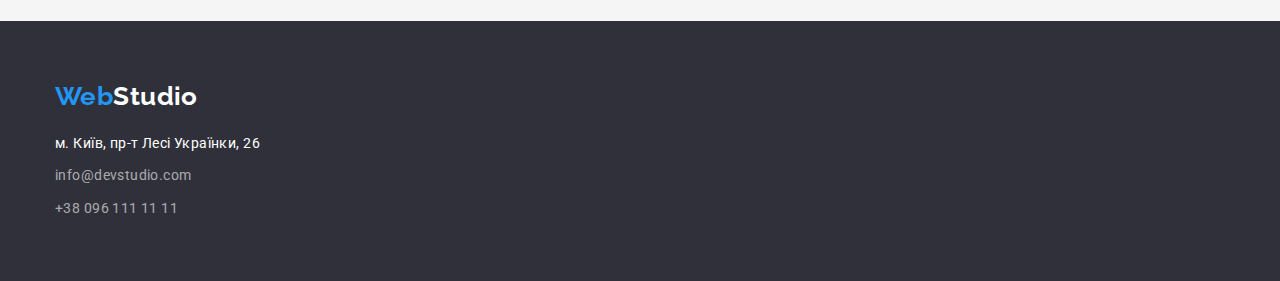
==== commit cce75c30: "added style portfolio" ====
--- a/portfolio.html
+++ b/portfolio.html
@@ -18,18 +18,18 @@
   <body>
     <!---шапка сайта-->
     <header class="header">
-      <div class="container">
-        <nav>
+      <div class="container main-nav">
+        <nav class="main-nav">
           <a href="index.html" class="logo"> <span class="logo-web">Web</span>Studio</a>
-          <ul class="site-nav list">
-            <li><a href="./index.html" class="link">Студія</a></li>
-            <li><a href="./portfolio.html" class="link current">Портфоліо</a></li>
-            <li><a href="" class="link">Контакти</a></li>
+          <ul class="site-nav main-nav list">
+            <li class="item"><a href="./index.html" class="link current">Студія</a></li>
+            <li class="item"><a href="./portfolio.html" class="link">Портфоліо</a></li>
+            <li class="item"><a href="" class="link">Контакти</a></li>
           </ul>
         </nav>
-        <ul class="contact-nav list">
-          <li><a href="mailto:info@devstudio.com" class="link">info@devstudio.com</a></li>
-          <li><a href="tel:+380961111111" class="link">+38 096 111 11 11</a></li>
+        <ul class="contact-nav main-nav list">
+          <li class="item"><a href="mailto:info@devstudio.com" class="link">info@devstudio.com</a></li>
+          <li class="item"><a href="tel:+380961111111" class="link">+38 096 111 11 11</a></li>
         </ul>
       </div>
     </header>
@@ -37,88 +37,157 @@
       <section class="porfolio section">
         <div class="container">
           <h1 class="visually-hidden">Портфоліо</h1>
+
           <ul class="portfolio-btn list">
-            <li><button type="button" class="portfolio-item-btn">Усі</button></li>
-            <li><button type="button" class="portfolio-item-btn">Веб-сайти</button></li>
-            <li><button type="button" class="portfolio-item-btn">Додатки</button></li>
-            <li><button type="button" class="portfolio-item-btn">Дизайн</button></li>
-            <li><button type="button" class="portfolio-item-btn">Маркетинг</button></li>
+            <li class="item"><button type="button" class="portfolio-item-btn">Усі</button></li>
+            <li class="item">
+              <button type="button" class="portfolio-item-btn">Веб-сайти</button>
+            </li>
+            <li class="item"><button type="button" class="portfolio-item-btn">Додатки</button></li>
+            <li class="item"><button type="button" class="portfolio-item-btn">Дизайн</button></li>
+            <li class="item">
+              <button type="button" class="portfolio-item-btn">Маркетинг</button>
+            </li>
           </ul>
-          <ul class="portfolio list">
-            <li>
-              <a href=""
-                ><img src="./images/portfolio/img1p.jpg" width="370" height="294" alt="ноутбук"
-              /></a>
+
+          <ul class="portfolio-list list">
+            <li class="item">
+              <a href=""
+                ><img
+                  class="portfolio-img"
+                  src="./images/portfolio/img1p.jpg"
+                  width="370"
+                  height="294"
+                  alt="ноутбук"
+              /></a>
+              <div class="portfolio-card">
               <h2 class="portfolio-title">Технокряк</h2>
               <p class="portfolio-description">Веб-сайт</p>
-            </li>
-            <li>
-              <a href=""
-                ><img src="./images/portfolio/img2p.jpg" width="370" height="294" alt="постер"
-              /></a>
+            </div>
+            </li>
+            <li class="item">
+              <a href=""
+                ><img
+                  class="portfolio-img"
+                  src="./images/portfolio/img2p.jpg"
+                  width="370"
+                  height="294"
+                  alt="постер"
+              /></a>
+              <div class="portfolio-card">
               <h2 class="portfolio-title">
                 Постер <span lang="en" class="portfolio-title">New Orlean vs Golden Star</span>
               </h2>
               <p class="portfolio-description">Дизайн</p>
-            </li>
-            <li>
-              <a href=""
-                ><img src="./images/portfolio/img3p.jpg" width="370" height="294" alt="етикетка"
-              /></a>
+            </div>
+            </li>
+            <li class="item">
+              <a href=""
+                ><img
+                  class="portfolio-img"
+                  src="./images/portfolio/img3p.jpg"
+                  width="370"
+                  height="294"
+                  alt="етикетка"
+              /></a>
+              <div class="portfolio-card">
               <h2 class="portfolio-title">
                 Ресторан <span lang="en" class="portfolio-title">Seafood</span>
               </h2>
               <p class="portfolio-description">Додаток</p>
-            </li>
-            <li>
-              <a href=""
-                ><img src="./images/portfolio/img4p.jpg" width="370" height="294" alt="навушники"
-              /></a>
+            </div>
+            </li>
+            <li class="item">
+              <a href=""
+                ><img
+                  class="portfolio-img"
+                  src="./images/portfolio/img4p.jpg"
+                  width="370"
+                  height="294"
+                  alt="навушники"
+              /></a>
+              <div class="portfolio-card">
               <h2 class="portfolio-title">
                 Проєкт <span lang="en" class="portfolio-title">Prime</span>
               </h2>
               <p class="portfolio-description">Маркетинг</p>
-            </li>
-            <li>
-              <a href=""
-                ><img src="./images/portfolio/img5p.jpg" width="370" height="294" alt="дві коробки"
-              /></a>
+            </div>
+            </li>
+            <li class="item">
+              <a href=""
+                ><img
+                  class="portfolio-img"
+                  src="./images/portfolio/img5p.jpg"
+                  width="370"
+                  height="294"
+                  alt="дві коробки"
+              /></a>
+              <div class="portfolio-card">
               <h2 class="portfolio-title">
                 Проєкт <span lang="en" class="portfolio-title">Boxes</span>
               </h2>
               <p class="portfolio-description">Додаток</p>
-            </li>
-            <li>
-              <a href=""
-                ><img src="./images/portfolio/img6p.jpg" width="370" height="294" alt="комп'ютер"
-              /></a>
+            </div>
+            </li>
+            <li class="item">
+              <a href=""
+                ><img
+                  class="portfolio-img"
+                  src="./images/portfolio/img6p.jpg"
+                  width="370"
+                  height="294"
+                  alt="комп'ютер"
+              /></a>
+              <div class="portfolio-card">
               <h2 lang="en" class="portfolio-title">Inspiration has no Borders</h2>
               <p class="portfolio-description">Веб-сайт</p>
-            </li>
-            <li>
-              <a href=""
-                ><img src="./images/portfolio/img7p.jpg" width="370" height="294" alt="книга"
-              /></a>
+            </div>
+            </li>
+            <li class="item">
+              <a href=""
+                ><img
+                  class="portfolio-img"
+                  src="./images/portfolio/img7p.jpg"
+                  width="370"
+                  height="294"
+                  alt="книга"
+              /></a>
+              <div class="portfolio-card">
               <h2 class="portfolio-title">
                 Видання <span lang="en" class="portfolio-title">Limited Edition</span>
               </h2>
               <p class="portfolio-description">Дизайн</p>
-            </li>
-            <li>
-              <a href=""
-                ><img src="./images/portfolio/img8p.jpg" width="370" height="294" alt="етикетка"
-              /></a>
+            </div>
+            </li>
+            <li class="item">
+              <a href=""
+                ><img
+                  class="portfolio-img"
+                  src="./images/portfolio/img8p.jpg"
+                  width="370"
+                  height="294"
+                  alt="етикетка"
+              /></a>
+              <div class="portfolio-card">
               <h2 class="portfolio-title">
                 Проєкт <span lang="en" class="portfolio-title">LAB</span>
               </h2>
               <p class="portfolio-description">Маркетинг</p>
-            </li>
-            <li>
-              <a href=""
-                ><img src="./images/portfolio/img9p.jpg" width="370" height="294" alt="ноутбук"
-              /></a>
+            </div>
+            </li>
+            <li class="item">
+              <a href=""
+                ><img
+                  class="portfolio-img"
+                  src="./images/portfolio/img9p.jpg"
+                  width="370"
+                  height="294"
+                  alt="ноутбук"
+              /></a>
+              <div class="portfolio-card">
               <h2 lang="en" class="portfolio-title">Growing Business</h2>
               <p class="portfolio-description">Додаток</p>
+            </div>
             </li>
           </ul>
         </div>
@@ -126,19 +195,19 @@
     </main>
     <!--футер-->
     <footer class="footer">
-      <div class="container">
+      <div class="container footer-wrapper">
         <a href="" class="footer-logo"><span class="logo-web">Web</span>Studio</a>
-        <address>
-          <ul class="footer list">
-            <li>
-              <a href="https://goo.gl/maps/73LqYvUuy7JzghUMA" class="link-address"
-                >м. Київ, пр-т Лесі Українки, 26</a
-              >
-            </li>
-            <li><a href="mailto:info@devstudio.com" class="link">info@devstudio.com</a></li>
-            <li><a href="tel:+380961111111" class="link">+38 096 111 11 11</a></li>
-          </ul>
-        </address>
+      <address>
+        <ul class="footer-contact list">
+          <li class="item">
+            <a href="https://goo.gl/maps/73LqYvUuy7JzghUMA" class="link-address"
+              >м. Київ, пр-т Лесі Українки, 26
+            </a>
+          </li>
+          <li class="item"><a href="mailto:info@devstudio.com" class="link">info@devstudio.com</a></li>
+          <li class="item"><a href="tel:+380961111111" class="link">+38 096 111 11 11</a></li>
+        </ul>
+      </address>
       </div>
     </footer>
   </body>
--- a/css/style.css
+++ b/css/style.css
@@ -10,6 +10,9 @@
   --team-background-color: #f5f4fa;
   --team-list-background-color: #ffffff;
   --hover-hero-button: #188ce8;
+  --border-bottom-header: #cecece;
+  --border-card-portfolio: #eeeeee;
+  
 }
  h1, 
  h2, 
@@ -37,13 +40,12 @@
   padding-left: 15px;
   padding-right: 15px;
   margin: 0 auto;
-  outline: 1px solid teal;
   
 }
 .section { 
   padding-top: 94px;
   padding-bottom: 94px;
-  outline: 1px solid red;
+
 }
 /* header */
 .list {
@@ -88,13 +90,13 @@
   display: flex;
 }
 .site-nav .item:not(:last-child) {
-  outline: 1px solid red;
-  background-color: tomato;
+
   margin-right: 50px;
 }
 .main-nav {
   display: flex;
   align-items: center;
+  border-bottom: var(--border-bottom-header);
 }
 .site-nav .link {
 display: block;
@@ -186,9 +188,19 @@
 .features {
   padding-bottom: 47px;
 }
+.features-list { 
+  display: flex;
+}
+.features-list .item {
+  width: 270px;
+}
+.features-list .item:not(:last-child) {
+  margin-right: 30px;
+}
 .features-title {
   font-size: 14px;
   line-height: 1.14;
+  margin-bottom: 10px;
 }
 .features-description {
   color: var(--secondary-text-color);
@@ -198,19 +210,46 @@
 .services {
   padding-top: 47px;
 }
+.services-list {
+  display: flex;
+}
+.services-list .item {
+  width: 370px;
+}
+.services-list .item:not(:last-child) {
+  margin-right: 30px;
+}
 .title {
   font-size: 36px;
   line-height: 1.16;
   text-align: center;
+  margin-bottom: 50px;
+}
+.services-img {
+  display: block;
+  width: 100%;
 }
 /* section team */
 .team {
   background-color: var(--team-background-color);
 }
-.team-list-item {
+.team-list {
+  display: flex;
+}
+
+.team-list .item {
   background-color: var(--team-list-background-color);
-}
+  box-shadow: 0px 1px 3px rgba(0, 0, 0, 0.12), 0px 1px 1px rgba(0, 0, 0, 0.14), 0px 2px 1px rgba(0, 0, 0, 0.2);
+  border-radius: 0px 0px 4px 4px;
+  }
+
+
+.team-list .item:not(:last-child) {
+  margin-right: 30px;
+}
+
 .team-title {
+  margin-bottom: 10px;
   font-weight: 500;
   font-size: 16px;
   line-height: 1.18;
@@ -219,14 +258,30 @@
   color: var(--secondary-text-color);
   font-size: 16px;
   line-height: 1.18;
+}
+.card-image {
+  display: block;
+  width: 100%;
+}
+.card {
+  padding-top: 30px;
+  padding-bottom: 30px;
+  text-align: center;
+  
+  box-shadow: 0px 1px 3px rgba(0, 0, 0, 0.12), 0px 1px 1px rgba(0, 0, 0, 0.14), 0px 2px 1px rgba(0, 0, 0, 0.2);
+border-radius: 0px 0px 4px 4px;
 }
 /* footer */
 .footer {
   background-color: var(--footer-hero-background-color);
 }
+.footer-wrapper {
+  padding-top: 60px;
+  padding-bottom: 60px;
+}
 .footer-logo {
   color: var(--white-text-color);
-  font-family: Ralewey, sans-serif;
+  font-family: "Raleway", sans-serif;
   font-weight: 700;
   font-size: 26px;
   line-height: 1.19;
@@ -235,6 +290,12 @@
 .footer-logo:hover,
 .footer-logo:focus {
   color: var(--accent-color);
+}
+.footer-contact {
+  margin-top: 20px;
+}
+.footer-contact .item:not(:last-child) {
+  margin-bottom: 9px;
 }
 .link-address {
   color: var(--white-text-color);
@@ -257,7 +318,20 @@
   color: var(--accent-color);
 }
 /* portfolio */
+.portfolio-btn {
+  display: flex;
+  justify-content: center;
+
+}
+.portfolio-btn .item:not(:last-child) {
+  margin-right: 8px;
+}
 .portfolio-item-btn {
+  margin-bottom: 34px;
+  padding: 6px 22px;
+  min-width: 73px;
+  border: 1px solid transparent;
+  border-radius: 4px;
   color: var(--title-text-color);
   font-family: inherit;
   font-weight: 500;
@@ -265,17 +339,34 @@
   line-height: 1.87;
   text-align: center;
   cursor: pointer;
+  background-color:var(--portfolio-button-background);
 }
 .portfolio-item-btn:hover,
 .portfolio-item-btn:focus {
   color: var(--white-text-color);
   background-color: var(--accent-color);
+  box-shadow: 0px 3px 1px rgba(0, 0, 0, 0.1),
+   0px 1px 2px rgba(0, 0, 0, 0.08),
+    0px 2px 2px rgba(0, 0, 0, 0.12);
 }
 .portfolio-item-btn:active {
   color: var(--white-text-color);
   background-color: var(--accent-color);
+  box-shadow: 0px 3px 1px rgba(0, 0, 0, 0.1),
+   0px 1px 2px rgba(0, 0, 0, 0.08),
+   0px 2px 2px rgba(0, 0, 0, 0.12);
+}
+.portfolio-img {
+  display: block;
+  width: 100%;
+}
+.portfolio-list {
+  display: flex;
+  flex-wrap: wrap;
+  gap: 30px;
 }
 .portfolio-title {
+  margin-bottom: 4px;
   font-size: 18px;
   line-height: 2;
   letter-spacing: 0.06em;
@@ -285,3 +376,9 @@
   font-size: 16px;
   line-height: 1.87;
 }
+.portfolio-card {
+  padding: 20px 24px;
+  border-right: 1px solid var(--team-background-color);
+  border-bottom: 1px solid var(--team-background-color);
+  border-left: 1px solid var(--team-background-color);
+}
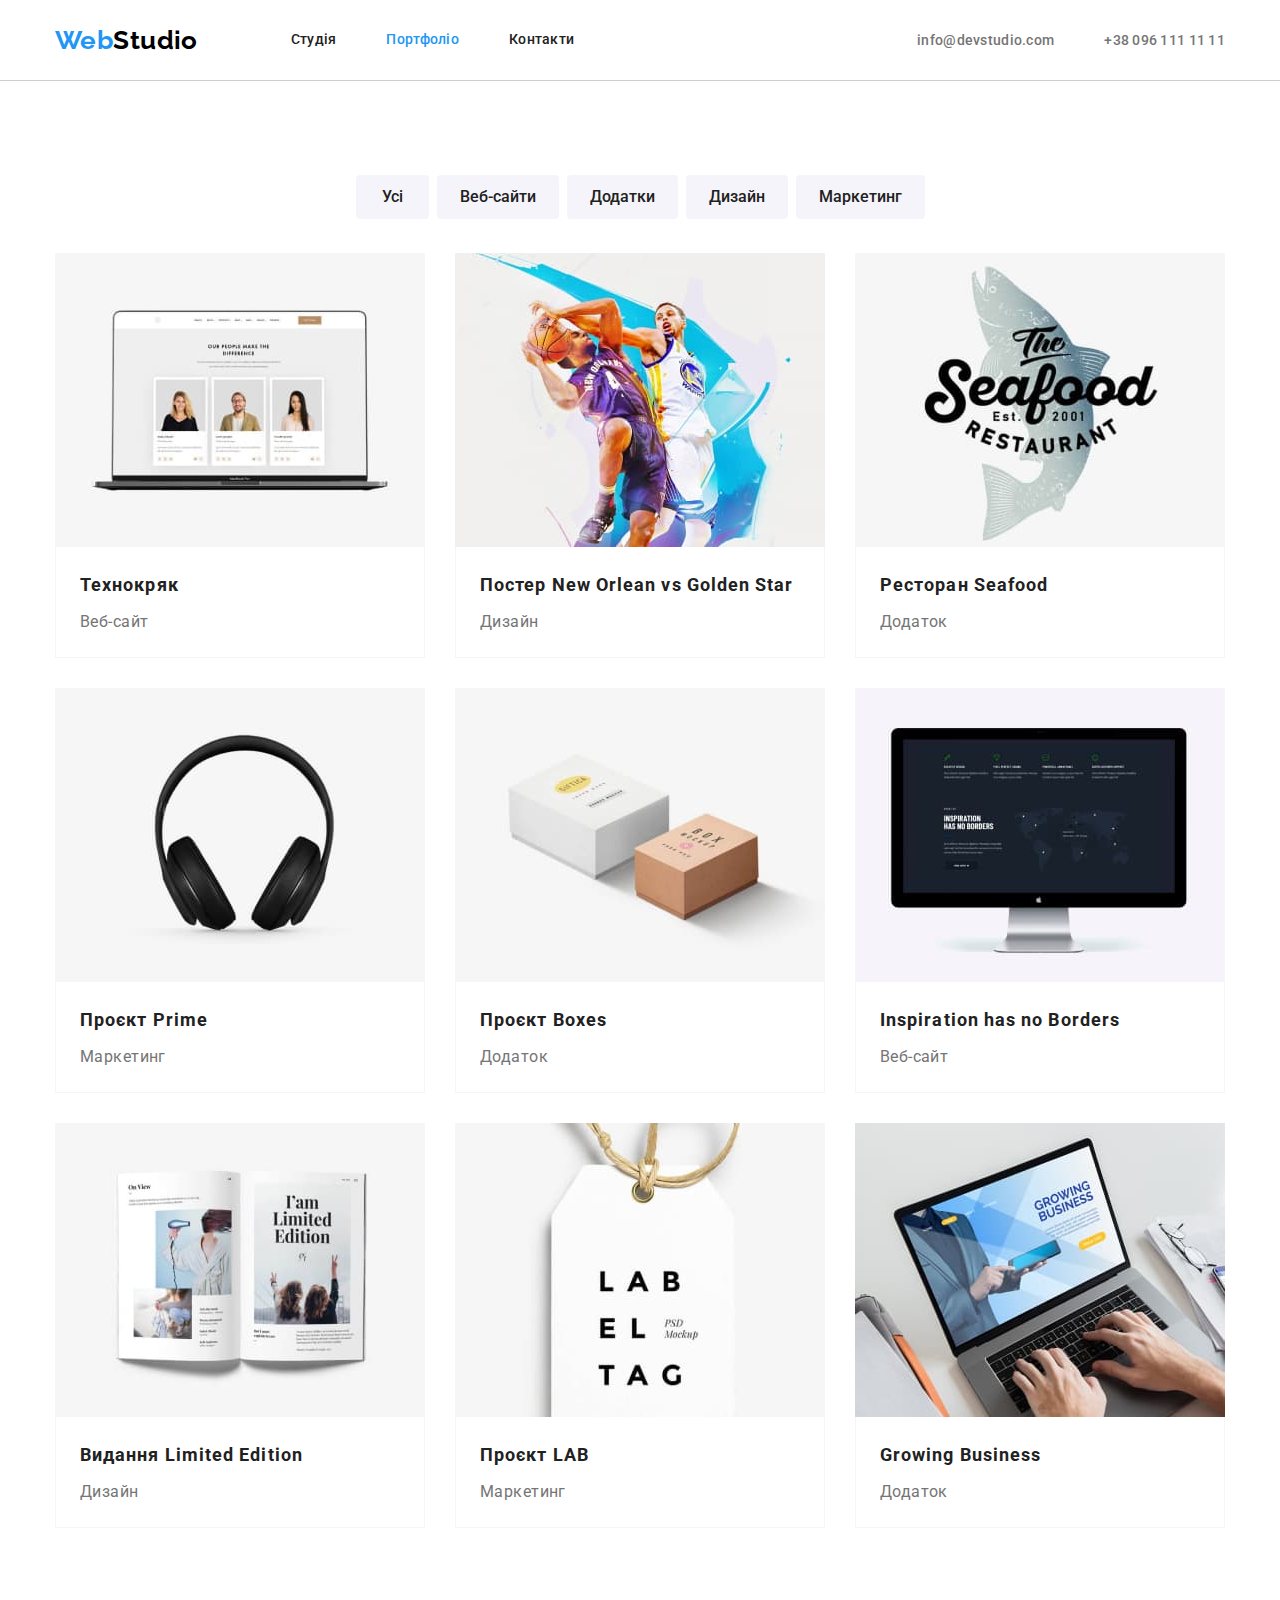
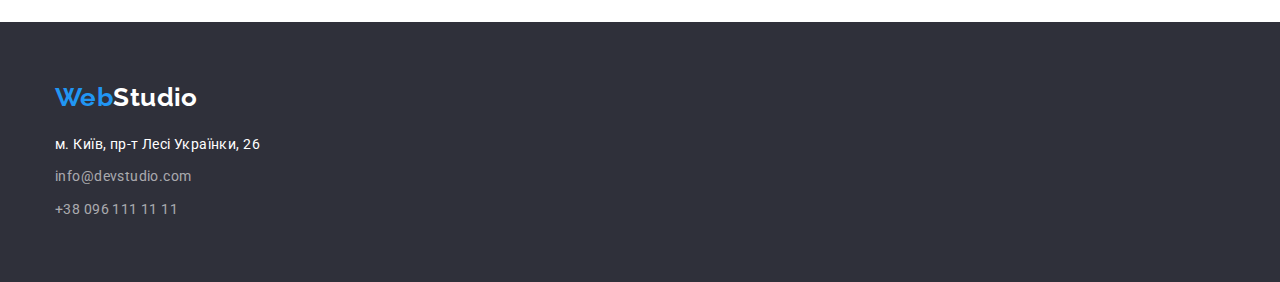
==== commit 18ab9a06: "ready hw-3" ====
--- a/portfolio.html
+++ b/portfolio.html
@@ -17,27 +17,28 @@
   </head>
   <body>
     <!---шапка сайта-->
-    <header class="header">
+    <header class="header border">
       <div class="container main-nav">
         <nav class="main-nav">
           <a href="index.html" class="logo"> <span class="logo-web">Web</span>Studio</a>
           <ul class="site-nav main-nav list">
-            <li class="item"><a href="./index.html" class="link current">Студія</a></li>
-            <li class="item"><a href="./portfolio.html" class="link">Портфоліо</a></li>
+            <li class="item"><a href="./index.html" class="link">Студія</a></li>
+            <li class="item"><a href="./portfolio.html" class="link current">Портфоліо</a></li>
             <li class="item"><a href="" class="link">Контакти</a></li>
           </ul>
         </nav>
         <ul class="contact-nav main-nav list">
-          <li class="item"><a href="mailto:info@devstudio.com" class="link">info@devstudio.com</a></li>
+          <li class="item">
+            <a href="mailto:info@devstudio.com" class="link">info@devstudio.com</a>
+          </li>
           <li class="item"><a href="tel:+380961111111" class="link">+38 096 111 11 11</a></li>
         </ul>
       </div>
     </header>
     <main>
-      <section class="porfolio section">
+      <section class="portfolio section">
         <div class="container">
           <h1 class="visually-hidden">Портфоліо</h1>
-
           <ul class="portfolio-btn list">
             <li class="item"><button type="button" class="portfolio-item-btn">Усі</button></li>
             <li class="item">
@@ -61,9 +62,9 @@
                   alt="ноутбук"
               /></a>
               <div class="portfolio-card">
-              <h2 class="portfolio-title">Технокряк</h2>
-              <p class="portfolio-description">Веб-сайт</p>
-            </div>
+                <h2 class="portfolio-title">Технокряк</h2>
+                <p class="portfolio-description">Веб-сайт</p>
+              </div>
             </li>
             <li class="item">
               <a href=""
@@ -75,11 +76,11 @@
                   alt="постер"
               /></a>
               <div class="portfolio-card">
-              <h2 class="portfolio-title">
-                Постер <span lang="en" class="portfolio-title">New Orlean vs Golden Star</span>
-              </h2>
-              <p class="portfolio-description">Дизайн</p>
-            </div>
+                <h2 class="portfolio-title">
+                  Постер <span lang="en" class="portfolio-title">New Orlean vs Golden Star</span>
+                </h2>
+                <p class="portfolio-description">Дизайн</p>
+              </div>
             </li>
             <li class="item">
               <a href=""
@@ -91,11 +92,11 @@
                   alt="етикетка"
               /></a>
               <div class="portfolio-card">
-              <h2 class="portfolio-title">
-                Ресторан <span lang="en" class="portfolio-title">Seafood</span>
-              </h2>
-              <p class="portfolio-description">Додаток</p>
-            </div>
+                <h2 class="portfolio-title">
+                  Ресторан <span lang="en" class="portfolio-title">Seafood</span>
+                </h2>
+                <p class="portfolio-description">Додаток</p>
+              </div>
             </li>
             <li class="item">
               <a href=""
@@ -107,11 +108,11 @@
                   alt="навушники"
               /></a>
               <div class="portfolio-card">
-              <h2 class="portfolio-title">
-                Проєкт <span lang="en" class="portfolio-title">Prime</span>
-              </h2>
-              <p class="portfolio-description">Маркетинг</p>
-            </div>
+                <h2 class="portfolio-title">
+                  Проєкт <span lang="en" class="portfolio-title">Prime</span>
+                </h2>
+                <p class="portfolio-description">Маркетинг</p>
+              </div>
             </li>
             <li class="item">
               <a href=""
@@ -123,11 +124,11 @@
                   alt="дві коробки"
               /></a>
               <div class="portfolio-card">
-              <h2 class="portfolio-title">
-                Проєкт <span lang="en" class="portfolio-title">Boxes</span>
-              </h2>
-              <p class="portfolio-description">Додаток</p>
-            </div>
+                <h2 class="portfolio-title">
+                  Проєкт <span lang="en" class="portfolio-title">Boxes</span>
+                </h2>
+                <p class="portfolio-description">Додаток</p>
+              </div>
             </li>
             <li class="item">
               <a href=""
@@ -139,9 +140,9 @@
                   alt="комп'ютер"
               /></a>
               <div class="portfolio-card">
-              <h2 lang="en" class="portfolio-title">Inspiration has no Borders</h2>
-              <p class="portfolio-description">Веб-сайт</p>
-            </div>
+                <h2 lang="en" class="portfolio-title">Inspiration has no Borders</h2>
+                <p class="portfolio-description">Веб-сайт</p>
+              </div>
             </li>
             <li class="item">
               <a href=""
@@ -153,11 +154,11 @@
                   alt="книга"
               /></a>
               <div class="portfolio-card">
-              <h2 class="portfolio-title">
-                Видання <span lang="en" class="portfolio-title">Limited Edition</span>
-              </h2>
-              <p class="portfolio-description">Дизайн</p>
-            </div>
+                <h2 class="portfolio-title">
+                  Видання <span lang="en" class="portfolio-title">Limited Edition</span>
+                </h2>
+                <p class="portfolio-description">Дизайн</p>
+              </div>
             </li>
             <li class="item">
               <a href=""
@@ -169,11 +170,11 @@
                   alt="етикетка"
               /></a>
               <div class="portfolio-card">
-              <h2 class="portfolio-title">
-                Проєкт <span lang="en" class="portfolio-title">LAB</span>
-              </h2>
-              <p class="portfolio-description">Маркетинг</p>
-            </div>
+                <h2 class="portfolio-title">
+                  Проєкт <span lang="en" class="portfolio-title">LAB</span>
+                </h2>
+                <p class="portfolio-description">Маркетинг</p>
+              </div>
             </li>
             <li class="item">
               <a href=""
@@ -185,9 +186,9 @@
                   alt="ноутбук"
               /></a>
               <div class="portfolio-card">
-              <h2 lang="en" class="portfolio-title">Growing Business</h2>
-              <p class="portfolio-description">Додаток</p>
-            </div>
+                <h2 lang="en" class="portfolio-title">Growing Business</h2>
+                <p class="portfolio-description">Додаток</p>
+              </div>
             </li>
           </ul>
         </div>
@@ -197,17 +198,19 @@
     <footer class="footer">
       <div class="container footer-wrapper">
         <a href="" class="footer-logo"><span class="logo-web">Web</span>Studio</a>
-      <address>
-        <ul class="footer-contact list">
-          <li class="item">
-            <a href="https://goo.gl/maps/73LqYvUuy7JzghUMA" class="link-address"
-              >м. Київ, пр-т Лесі Українки, 26
-            </a>
-          </li>
-          <li class="item"><a href="mailto:info@devstudio.com" class="link">info@devstudio.com</a></li>
-          <li class="item"><a href="tel:+380961111111" class="link">+38 096 111 11 11</a></li>
-        </ul>
-      </address>
+        <address>
+          <ul class="footer-contact list">
+            <li class="item">
+              <a href="https://goo.gl/maps/73LqYvUuy7JzghUMA" class="link-address"
+                >м. Київ, пр-т Лесі Українки, 26
+              </a>
+            </li>
+            <li class="item">
+              <a href="mailto:info@devstudio.com" class="link">info@devstudio.com</a>
+            </li>
+            <li class="item"><a href="tel:+380961111111" class="link">+38 096 111 11 11</a></li>
+          </ul>
+        </address>
       </div>
     </footer>
   </body>
--- a/css/style.css
+++ b/css/style.css
@@ -12,42 +12,20 @@
   --hover-hero-button: #188ce8;
   --border-bottom-header: #cecece;
   --border-card-portfolio: #eeeeee;
-  
-}
- h1, 
- h2, 
- h3, 
- h4, 
- h5, 
- h6, 
- ul, 
- p {
+}
+h1,
+h2,
+h3,
+h4,
+h5,
+h6,
+ul,
+p {
   margin: 0;
- }
- ul {
+}
+ul {
   padding-left: 0;
- }
-
-body {
-  background-color: var(--primary-background-color);
-  color: var(--primary-text-color);
-  font-family: 'Roboto', sans-serif;
-  font-size: 14px;
-  letter-spacing: 0.03em;
-}
-.container {
-  width: 1200px;
-  padding-left: 15px;
-  padding-right: 15px;
-  margin: 0 auto;
-  
-}
-.section { 
-  padding-top: 94px;
-  padding-bottom: 94px;
-
-}
-/* header */
+}
 .list {
   list-style: none;
 }
@@ -63,8 +41,31 @@
   clip-path: inset(50%);
   margin: -1px;
 }
+
+body {
+  background-color: var(--white-text-color);
+  color: var(--primary-text-color);
+  font-family: 'Roboto', sans-serif;
+  font-size: 14px;
+  letter-spacing: 0.03em;
+}
+.container {
+  width: 1200px;
+  padding-left: 15px;
+  padding-right: 15px;
+  margin: 0 auto;
+}
+.section {
+  padding-top: 94px;
+  padding-bottom: 94px;
+}
+/* index html */
+/* header */
+.header {
+  background-color: var(--white-text-color);
+}
 .logo {
-   margin-right: 93px ;
+  margin-right: 93px;
   color: var(--black-text-color);
   font-family: 'Raleway', sans-serif;
   font-weight: 700;
@@ -84,24 +85,23 @@
   line-height: 1.19;
   text-decoration: none;
 }
-/* index.html */
+
 /* site nav */
-.site-nav { 
+
+.site-nav {
   display: flex;
 }
 .site-nav .item:not(:last-child) {
-
   margin-right: 50px;
 }
 .main-nav {
   display: flex;
   align-items: center;
-  border-bottom: var(--border-bottom-header);
 }
 .site-nav .link {
-display: block;
-padding-top: 32px;
-padding-bottom: 32px;
+  display: block;
+  padding-top: 32px;
+  padding-bottom: 32px;
   color: var(--primary-text-color);
   font-weight: 500;
   line-height: 1.14;
@@ -119,7 +119,7 @@
   display: flex;
   margin-left: auto;
 }
-.contact-nav .item:not(:last-child) { 
+.contact-nav .item:not(:last-child) {
   margin-right: 50px;
 }
 .contact-nav .link {
@@ -133,6 +133,9 @@
 .contact-nav .link:focus {
   color: var(--accent-color);
 }
+.border {
+  border-bottom: 1px solid var(--border-bottom-header);
+}
 /* section hero */
 .hero {
   background-color: var(--footer-hero-background-color);
@@ -141,7 +144,6 @@
   padding-top: 200px;
   padding-bottom: 200px;
   text-align: center;
-  
 }
 .hero-title {
   max-width: 696px;
@@ -158,11 +160,11 @@
   text-transform: uppercase;
 }
 .hero-btn {
-display: inline-block;
-border-radius: 4px;
-border: 0px solid transparent;
-padding: 10px 32px;
-min-width: 216px;
+  display: inline-block;
+  border-radius: 4px;
+  border: 0px solid transparent;
+  padding: 10px 32px;
+  min-width: 216px;
 
   background-color: var(--accent-color);
   color: var(--white-text-color);
@@ -188,7 +190,7 @@
 .features {
   padding-bottom: 47px;
 }
-.features-list { 
+.features-list {
   display: flex;
 }
 .features-list .item {
@@ -235,14 +237,15 @@
 }
 .team-list {
   display: flex;
+  width: 100%;
 }
 
 .team-list .item {
   background-color: var(--team-list-background-color);
-  box-shadow: 0px 1px 3px rgba(0, 0, 0, 0.12), 0px 1px 1px rgba(0, 0, 0, 0.14), 0px 2px 1px rgba(0, 0, 0, 0.2);
+  box-shadow: 0px 1px 3px rgba(0, 0, 0, 0.12), 0px 1px 1px rgba(0, 0, 0, 0.14),
+    0px 2px 1px rgba(0, 0, 0, 0.2);
   border-radius: 0px 0px 4px 4px;
-  }
-
+}
 
 .team-list .item:not(:last-child) {
   margin-right: 30px;
@@ -266,10 +269,12 @@
 .card {
   padding-top: 30px;
   padding-bottom: 30px;
-  text-align: center;
-  
-  box-shadow: 0px 1px 3px rgba(0, 0, 0, 0.12), 0px 1px 1px rgba(0, 0, 0, 0.14), 0px 2px 1px rgba(0, 0, 0, 0.2);
-border-radius: 0px 0px 4px 4px;
+  padding-right: 60px;
+  padding-left: 60px;
+  text-align: center;
+  box-shadow: 0px 1px 3px rgba(0, 0, 0, 0.12), 0px 1px 1px rgba(0, 0, 0, 0.14),
+    0px 2px 1px rgba(0, 0, 0, 0.2);
+  border-radius: 0px 0px 4px 4px;
 }
 /* footer */
 .footer {
@@ -281,7 +286,7 @@
 }
 .footer-logo {
   color: var(--white-text-color);
-  font-family: "Raleway", sans-serif;
+  font-family: 'Raleway', sans-serif;
   font-weight: 700;
   font-size: 26px;
   line-height: 1.19;
@@ -318,10 +323,12 @@
   color: var(--accent-color);
 }
 /* portfolio */
+.portfolio {
+  background-color: var(--white-text-color);
+}
 .portfolio-btn {
   display: flex;
   justify-content: center;
-
 }
 .portfolio-btn .item:not(:last-child) {
   margin-right: 8px;
@@ -339,22 +346,20 @@
   line-height: 1.87;
   text-align: center;
   cursor: pointer;
-  background-color:var(--portfolio-button-background);
+  background-color: var(--team-background-color);
 }
 .portfolio-item-btn:hover,
 .portfolio-item-btn:focus {
   color: var(--white-text-color);
   background-color: var(--accent-color);
-  box-shadow: 0px 3px 1px rgba(0, 0, 0, 0.1),
-   0px 1px 2px rgba(0, 0, 0, 0.08),
+  box-shadow: 0px 3px 1px rgba(0, 0, 0, 0.1), 0px 1px 2px rgba(0, 0, 0, 0.08),
     0px 2px 2px rgba(0, 0, 0, 0.12);
 }
 .portfolio-item-btn:active {
   color: var(--white-text-color);
   background-color: var(--accent-color);
-  box-shadow: 0px 3px 1px rgba(0, 0, 0, 0.1),
-   0px 1px 2px rgba(0, 0, 0, 0.08),
-   0px 2px 2px rgba(0, 0, 0, 0.12);
+  box-shadow: 0px 3px 1px rgba(0, 0, 0, 0.1), 0px 1px 2px rgba(0, 0, 0, 0.08),
+    0px 2px 2px rgba(0, 0, 0, 0.12);
 }
 .portfolio-img {
   display: block;
@@ -364,6 +369,9 @@
   display: flex;
   flex-wrap: wrap;
   gap: 30px;
+}
+.portfolio-list .item {
+  flex-basis: calc((100% - 60px) / 3);
 }
 .portfolio-title {
   margin-bottom: 4px;
